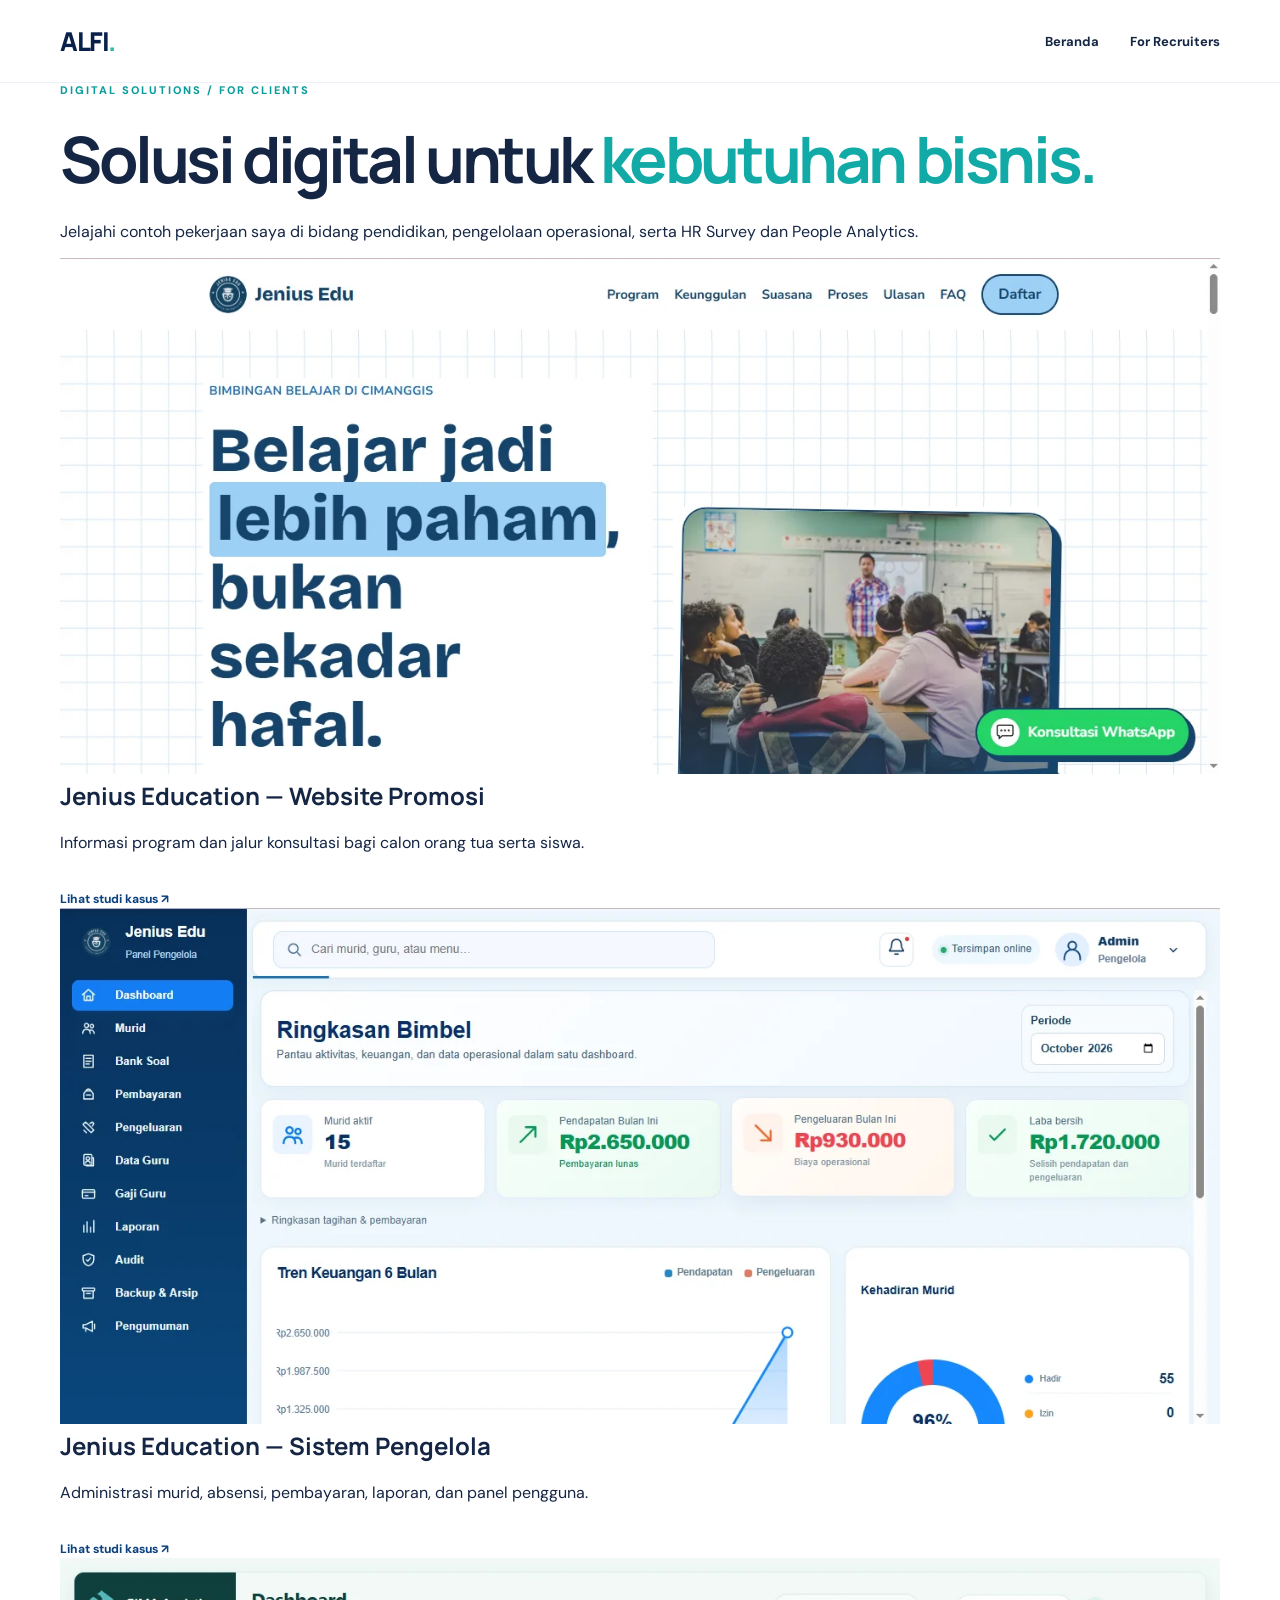
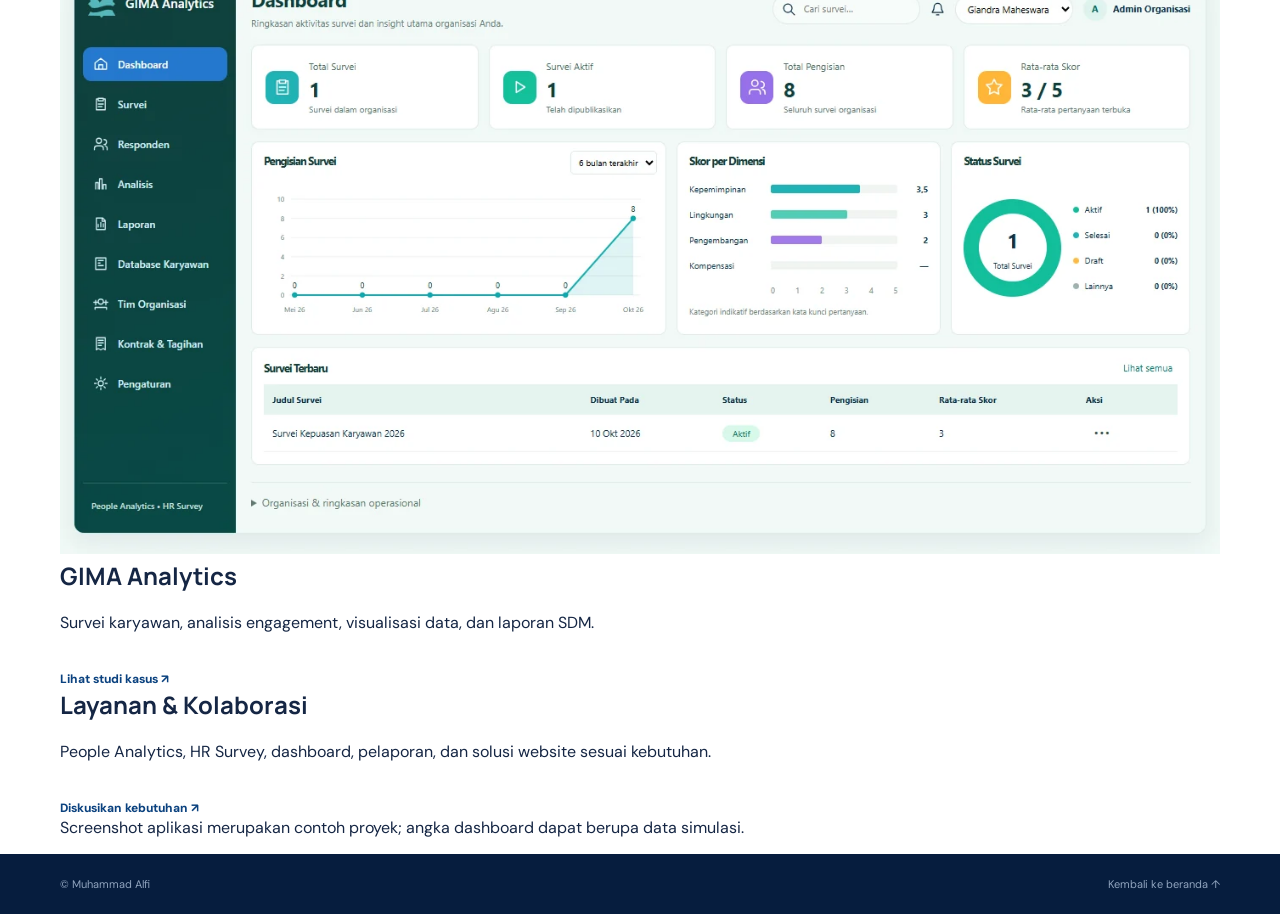
==== clients.html @ 7da328ea "feat: add client-focused services and case studies page" ====
<!doctype html><html lang="id"><head><meta charset="utf-8"><meta name="viewport" content="width=device-width,initial-scale=1"><title>For Clients — Muhammad Alfi</title><link rel="stylesheet" href="styles.css"></head><body><header class="site-header"><div class="container nav"><a class="logo" href="index.html">ALFI<span>.</span></a><nav style="display:flex"><a href="index.html">Beranda</a><a href="recruiters.html">For Recruiters</a></nav></div></header><main class="container audience-page"><p class="kicker">DIGITAL SOLUTIONS / FOR CLIENTS</p><h1>Solusi digital untuk <em>kebutuhan bisnis.</em></h1><p class="audience-lead">Jelajahi contoh pekerjaan saya di bidang pendidikan, pengelolaan operasional, serta HR Survey dan People Analytics.</p><div class="audience-grid"><article class="audience-card"><img src="assets/jenius-promosi-beranda.webp" alt="Website promosi Jenius Education" loading="lazy"><h2>Jenius Education — Website Promosi</h2><p>Informasi program dan jalur konsultasi bagi calon orang tua serta siswa.</p><a class="text-link" href="jenius-promosi.html">Lihat studi kasus ↗</a></article><article class="audience-card"><img src="assets/jenius-dashboard-pengelola.webp" alt="Dashboard pengelola Jenius Education" loading="lazy"><h2>Jenius Education — Sistem Pengelola</h2><p>Administrasi murid, absensi, pembayaran, laporan, dan panel pengguna.</p><a class="text-link" href="jenius-pengelola.html">Lihat studi kasus ↗</a></article><article class="audience-card"><img src="assets/gima-dashboard.webp" alt="Dashboard GIMA Analytics" loading="lazy"><h2>GIMA Analytics</h2><p>Survei karyawan, analisis engagement, visualisasi data, dan laporan SDM.</p><a class="text-link" href="gima-analytics.html">Lihat studi kasus ↗</a></article><article class="audience-card"><h2>Layanan & Kolaborasi</h2><p>People Analytics, HR Survey, dashboard, pelaporan, dan solusi website sesuai kebutuhan.</p><a class="text-link" href="index.html#contact">Diskusikan kebutuhan ↗</a></article></div><p class="audience-note">Screenshot aplikasi merupakan contoh proyek; angka dashboard dapat berupa data simulasi.</p></main><footer><div class="container footer-inner">© Muhammad Alfi <a href="index.html">Kembali ke beranda ↑</a></div></footer></body></html>
---- styles.css ----
@import url('https://fonts.googleapis.com/css2?family=DM+Sans:wght@400;500;600;700&family=Manrope:wght@400;500;600;700;800&display=swap');
:root{font-family:'DM Sans',sans-serif;color:#152644;background:#fff;scroll-behavior:smooth}*{box-sizing:border-box}body{margin:0}a{text-decoration:none;color:inherit}button{font:inherit}.container{width:min(1160px,calc(100% - 48px));margin:auto}.site-header{position:sticky;top:0;z-index:30;background:#ffffffed;backdrop-filter:blur(14px);border-bottom:1px solid #edf1f7}.nav{height:82px;display:flex;align-items:center;justify-content:space-between}.logo{font:800 26px Manrope;color:#09214a;letter-spacing:-1.5px}.logo span{color:#2dbab0}nav{display:flex;align-items:center;gap:31px;font-size:13px;font-weight:700}nav a:hover,.text-link:hover{color:#078c99}.nav-cta{background:#0e2b52;color:#fff;padding:13px 18px;border-radius:10px}.nav-cta:hover{color:#fff;background:#164276}.menu-toggle{display:none}.hero{min-height:670px;display:grid;grid-template-columns:1.1fr .9fr;align-items:center;gap:55px;padding-top:75px;padding-bottom:100px}.eyebrow,.kicker{letter-spacing:2px;color:#0a9c9b;font-size:11px;font-weight:800}.status-dot{display:inline-block;width:8px;height:8px;border-radius:50%;background:#2dbab0;box-shadow:0 0 0 4px #dbf7f4;margin-right:10px}h1,h2,h3,p{margin-top:0}h1,h2,h3{font-family:Manrope,sans-serif}h1{font-size:clamp(42px,5vw,66px);line-height:1.15;letter-spacing:-3.4px;margin:25px 0}h1 em{font-style:normal;color:#11aaa6}h1 span{color:#0c3972}.hero-text>p{max-width:560px;color:#6b7c92;font-size:16px;line-height:1.9}.hero-text>p strong{color:#263e5d}.hero-actions{display:flex;gap:12px;margin-top:33px}.button{display:inline-flex;gap:20px;align-items:center;justify-content:center;padding:16px 23px;border-radius:11px;font-weight:800;font-size:13px}.primary{background:#0f3b74;color:#fff;box-shadow:0 14px 28px #11396e25}.secondary{border:1px solid #dae4ef;color:#19345c}.hero-meta{display:flex;gap:32px;border-top:1px solid #e7eef7;margin-top:52px;padding-top:23px}.hero-meta>div{display:flex;flex-direction:column;gap:5px}.hero-meta strong{font:800 27px Manrope}.hero-meta small{color:#8490a0;font-size:10px}.hero-art{height:430px;position:relative;display:flex;align-items:center;justify-content:center}.orb{position:absolute;width:410px;height:410px;background:radial-gradient(circle at 35% 30%,#c3f5f1,#e0eeff 55%,transparent 75%);border-radius:50%}.dashboard{position:relative;width:94%;padding:23px;background:#fff;border:1px solid #dfecf5;border-radius:18px;box-shadow:0 30px 70px #0c37652a;transform:rotate(-3deg)}.dash-head,.dash-stat,.dash-footer{display:flex;justify-content:space-between;align-items:center}.dash-head{font-weight:800;font-size:13px;border-bottom:1px solid #edf1f8;padding-bottom:18px}.pill{font-size:9px;background:#e9fbf5;color:#149b73;padding:7px;border-radius:20px}.dash-stat{padding-top:20px}.dash-stat div{display:flex;flex-direction:column;gap:6px}.dash-stat small{color:#8a9caf}.dash-stat strong{font-size:20px}.trend{background:#e7f9f4;color:#0eaa85;padding:10px;border-radius:9px;font-weight:800;font-size:12px}.graph{height:140px;display:flex;align-items:end;gap:17px;padding:18px 8px 0;border-bottom:1px solid #dde9f5}.graph div{flex:1;background:linear-gradient(#1a9bc2,#d4f1f5);border-radius:7px 7px 0 0}.dash-footer{padding-top:15px;font-size:10px;color:#7c8aa0}.floating{position:absolute;z-index:2;background:white;padding:14px 19px;border-radius:12px;box-shadow:0 15px 35px #0b366522;font-weight:800;font-size:12px}.badge-top{top:32px;right:-4px}.badge-bottom{bottom:28px;left:-12px}.section{padding:100px 0}.about-section{background:#f7fafe}.about-grid{display:grid;grid-template-columns:1fr 1fr;gap:90px}.section h2{font-size:clamp(31px,3.5vw,46px);line-height:1.25;letter-spacing:-1.8px;margin:18px 0 22px}.section h2 span{color:#0b9d9c}.about-grid>div:nth-child(2)>p,.section-heading>p,.service-card p,.contact-wrap p{color:#718096;line-height:1.9;font-size:15px}.skills,.tags{display:flex;flex-wrap:wrap;gap:9px}.skills{margin-top:30px}.skills span,.tags span{border:1px solid #dfebf1;background:#fff;border-radius:7px;padding:9px 12px;font-size:11px;font-weight:700;color:#4d6a81}.section-heading{display:flex;align-items:end;justify-content:space-between;gap:35px;margin-bottom:30px}.section-heading>p{max-width:310px}.projects-grid{display:grid;grid-template-columns:repeat(2,minmax(0,1fr));gap:24px}.project-card{border:1px solid #e6edf5;border-radius:18px;overflow:hidden;transition:transform .25s,box-shadow .25s}.project-card:hover{transform:translateY(-5px);box-shadow:0 22px 45px #15395a13}.project-card.featured{grid-column:1/-1;display:grid;grid-template-columns:1.02fr .98fr}.project-visual{padding:48px 35px;min-height:285px;display:flex;align-items:center;justify-content:center;overflow:hidden}.visual-education{background:#e8f5ff}.visual-management{background:#e6eafc}.visual-gima{background:#e5f9f6}.mini-browser{background:white;width:100%;max-width:420px;border-radius:10px;box-shadow:0 20px 35px #14335722;overflow:hidden;transform:rotate(-3deg)}.browser-bar{height:28px;background:#f6f8fb;display:flex;align-items:center;gap:4px;padding:0 12px}.browser-bar i{width:5px;height:5px;border-radius:50%;background:#bfd0df}.browser-bar span{margin-left:10px;color:#91a0b0;font-size:8px;font-weight:700}.promo-ui{height:176px;background:linear-gradient(125deg,#fff,#e6f5ff);padding:26px;display:flex;justify-content:space-between;align-items:center}.promo-ui small{color:#009fa6;font-size:8px;font-weight:800}.promo-ui h3{font-size:20px;margin:9px 0}.promo-ui b{display:inline-block;background:#0a427d;color:white;padding:8px;border-radius:5px;font-size:8px}.book-shape{width:112px;height:120px;border-radius:60px 60px 12px 12px;background:linear-gradient(135deg,#6fd5e4,#267ed5);color:white;font-size:45px;text-align:center;padding-top:8px;transform:rotate(8deg)}.book-shape span{display:block;font-size:23px;font-weight:900}.project-info{padding:30px}.project-top{display:flex;justify-content:space-between;color:#0a9b9f;font-size:10px;font-weight:800;letter-spacing:1.5px}.project-info h3{font-size:21px;margin:18px 0 12px;letter-spacing:-.7px}.project-info p{font-size:13px;color:#718096;line-height:1.8;min-height:65px}.tags span{background:#f4f8fc;border:0}.text-link{display:inline-block;color:#0b427f;font-weight:800;font-size:12px;margin-top:22px}.app-ui{transform:rotate(-2deg)}.app-layout{display:flex;height:172px}.app-sidebar{width:40px;background:#133f76;color:#a5c3f7;text-align:center;line-height:32px;font-size:12px}.app-main{flex:1;padding:15px;background:#fbfdff}.app-main>small{font-size:9px;font-weight:800}.stat-widgets{display:flex;gap:7px;margin-top:12px}.stat-widgets div{flex:1;background:#ebf4ff;padding:9px;border-radius:6px;display:flex;flex-direction:column}.stat-widgets b{font-size:15px;color:#0d4d95}.stat-widgets small{font-size:8px;color:#708bab}.fake-chart{height:60px;background:#edf5ff;margin-top:12px;border-radius:6px}.fake-chart svg{width:100%;height:100%}.featured .project-visual{min-height:350px}.gima-ui{padding:20px;background:#fff;height:225px}.gima-title{font-size:12px;font-weight:900;display:flex;justify-content:space-between}.gima-title span{font-size:8px;color:#14a18e}.gima-cards{display:flex;gap:10px;margin-top:17px}.gima-cards div{flex:1;display:flex;flex-direction:column;gap:4px;padding:12px;background:#f0faf8;border-radius:6px}.gima-cards small{color:#8b9da4;font-size:9px}.gima-cards b{font-size:19px;color:#0a5d5b}.gima-cards span{font-size:8px;color:#11a387}.gima-bottom{display:flex;align-items:center;gap:25px;margin:12px 5px}.donut{width:60px;height:60px;border-radius:50%;background:conic-gradient(#16b4a5 0 73%,#cbeee8 73% 100%);position:relative}.donut:after{content:'';position:absolute;inset:15px;border-radius:50%;background:white}.lines{flex:1}.lines i{display:block;height:7px;background:#cdebe7;margin:7px 0;border-radius:8px}.lines i:nth-child(2){width:72%;background:#2eb5a6}.lines i:nth-child(3){width:90%}.lines i:nth-child(4){width:62%}.project-note{text-align:center;color:#91a0af;font-size:11px;margin:25px 0 0}.services-section{background:#f7fafe}.service-grid{display:grid;grid-template-columns:repeat(2,1fr);gap:25px;margin-top:35px}.service-card{background:white;border:1px solid #e4edf5;padding:35px;border-radius:16px}.service-icon{display:inline-flex;background:#e7f8f7;color:#038e8c;width:50px;height:50px;justify-content:center;align-items:center;border-radius:12px;font-size:25px}.service-card h3{font-size:23px;margin:24px 0 10px}.service-card ul{margin-top:25px;padding-left:20px;color:#46607a;line-height:2.3;font-size:13px}.contact-section{background:#092449;color:white}.contact-wrap{display:grid;grid-template-columns:1.3fr .7fr;gap:100px;align-items:center}.contact-wrap h2{color:white}.contact-wrap p{color:#a7b9d0;max-width:450px}.contact-wrap .button{margin-top:18px;background:#16a9ac}.contact-links a{display:flex;justify-content:space-between;padding:23px 0;border-bottom:1px solid #345173;font-weight:700}.contact-links a:hover{color:#47d0ce}footer{background:#061d3e;color:#90a4be}.footer-inner{display:flex;justify-content:space-between;padding:23px 0;font-size:11px}@media(max-width:820px){.hero{grid-template-columns:1fr;padding-top:70px;gap:20px}.hero-art{max-width:500px;width:100%;margin:auto}.about-grid,.contact-wrap{grid-template-columns:1fr;gap:20px}.project-card.featured{display:block}.section{padding:75px 0}}@media(max-width:620px){.container{width:min(100% - 36px,1160px)}.nav{height:68px}.menu-toggle{display:block;background:none;border:0;font-size:24px;color:#092449;cursor:pointer}nav{display:none;position:absolute;top:68px;left:0;right:0;background:white;padding:18px 24px;flex-direction:column;align-items:stretch;gap:18px;box-shadow:0 15px 20px #13304f14}nav.open{display:flex}h1{font-size:43px;letter-spacing:-2px}.hero{padding-top:50px;padding-bottom:55px;min-height:auto}.hero-text>p{font-size:14px}.hero-meta{gap:16px;justify-content:space-between}.hero-meta strong{font-size:22px}.hero-meta small{font-size:9px}.hero-art{height:310px}.orb{width:290px;height:290px}.dashboard{padding:15px}.graph{height:100px}.badge-top{right:0;top:0}.badge-bottom{left:0;bottom:0}.floating{font-size:9px;padding:10px}.projects-grid,.service-grid{grid-template-columns:1fr}.section-heading{display:block}.project-visual{padding:35px 24px;min-height:230px}.project-info{padding:25px}.section h2{font-size:33px}.hero-actions{flex-wrap:wrap}.contact-wrap{gap:40px}.footer-inner{gap:10px;flex-wrap:wrap}}@media(prefers-reduced-motion:reduce){*,*:before,*:after{scroll-behavior:auto!important;transition:none!important}}
/* Stage 4: responsive polish and accessibility */
html{scroll-padding-top:90px}body{overflow-x:hidden}img{max-width:100%}a:focus-visible,button:focus-visible{outline:3px solid #12aaa6;outline-offset:4px}.project-card .project-visual img{transition:transform .3s ease}.project-card:hover .project-visual img{transform:scale(1.025)}.project-visual img{min-width:0}.project-card.featured .project-visual img{height:100%;object-fit:cover;object-position:top}.project-card.featured .project-info{align-self:center}@media(max-width:1024px) and (min-width:621px){nav{gap:15px;font-size:12px}.nav-cta{padding:11px 13px}.hero{gap:28px}.about-grid{gap:40px}.contact-wrap{gap:45px}}@media(max-width:820px){.project-card.featured .project-visual img{max-height:400px}.section-heading{align-items:start}}@media(max-width:620px){html{scroll-padding-top:76px}.hero h1{font-size:clamp(34px,10vw,43px);overflow-wrap:break-word}.eyebrow{line-height:1.8}.hero-meta{flex-wrap:wrap}.project-visual img{min-height:210px!important;max-height:280px;object-fit:cover;object-position:top}.featured .project-visual{min-height:220px}.project-card.featured .project-visual img{max-height:280px}.project-info h3{font-size:19px}.section{padding:60px 0}.section h2{font-size:clamp(27px,8vw,33px)}.service-card{padding:25px}.footer-inner{line-height:1.7}}@media(hover:none){.project-card:hover{transform:none}.project-card:hover .project-visual img{transform:none}}

/* Stage 5: keyboard-accessible skip navigation */
.skip-link{position:fixed;top:-80px;left:16px;z-index:100;background:#092449;color:#fff;padding:12px 18px;border-radius:8px;font-weight:700}.skip-link:focus{top:12px}
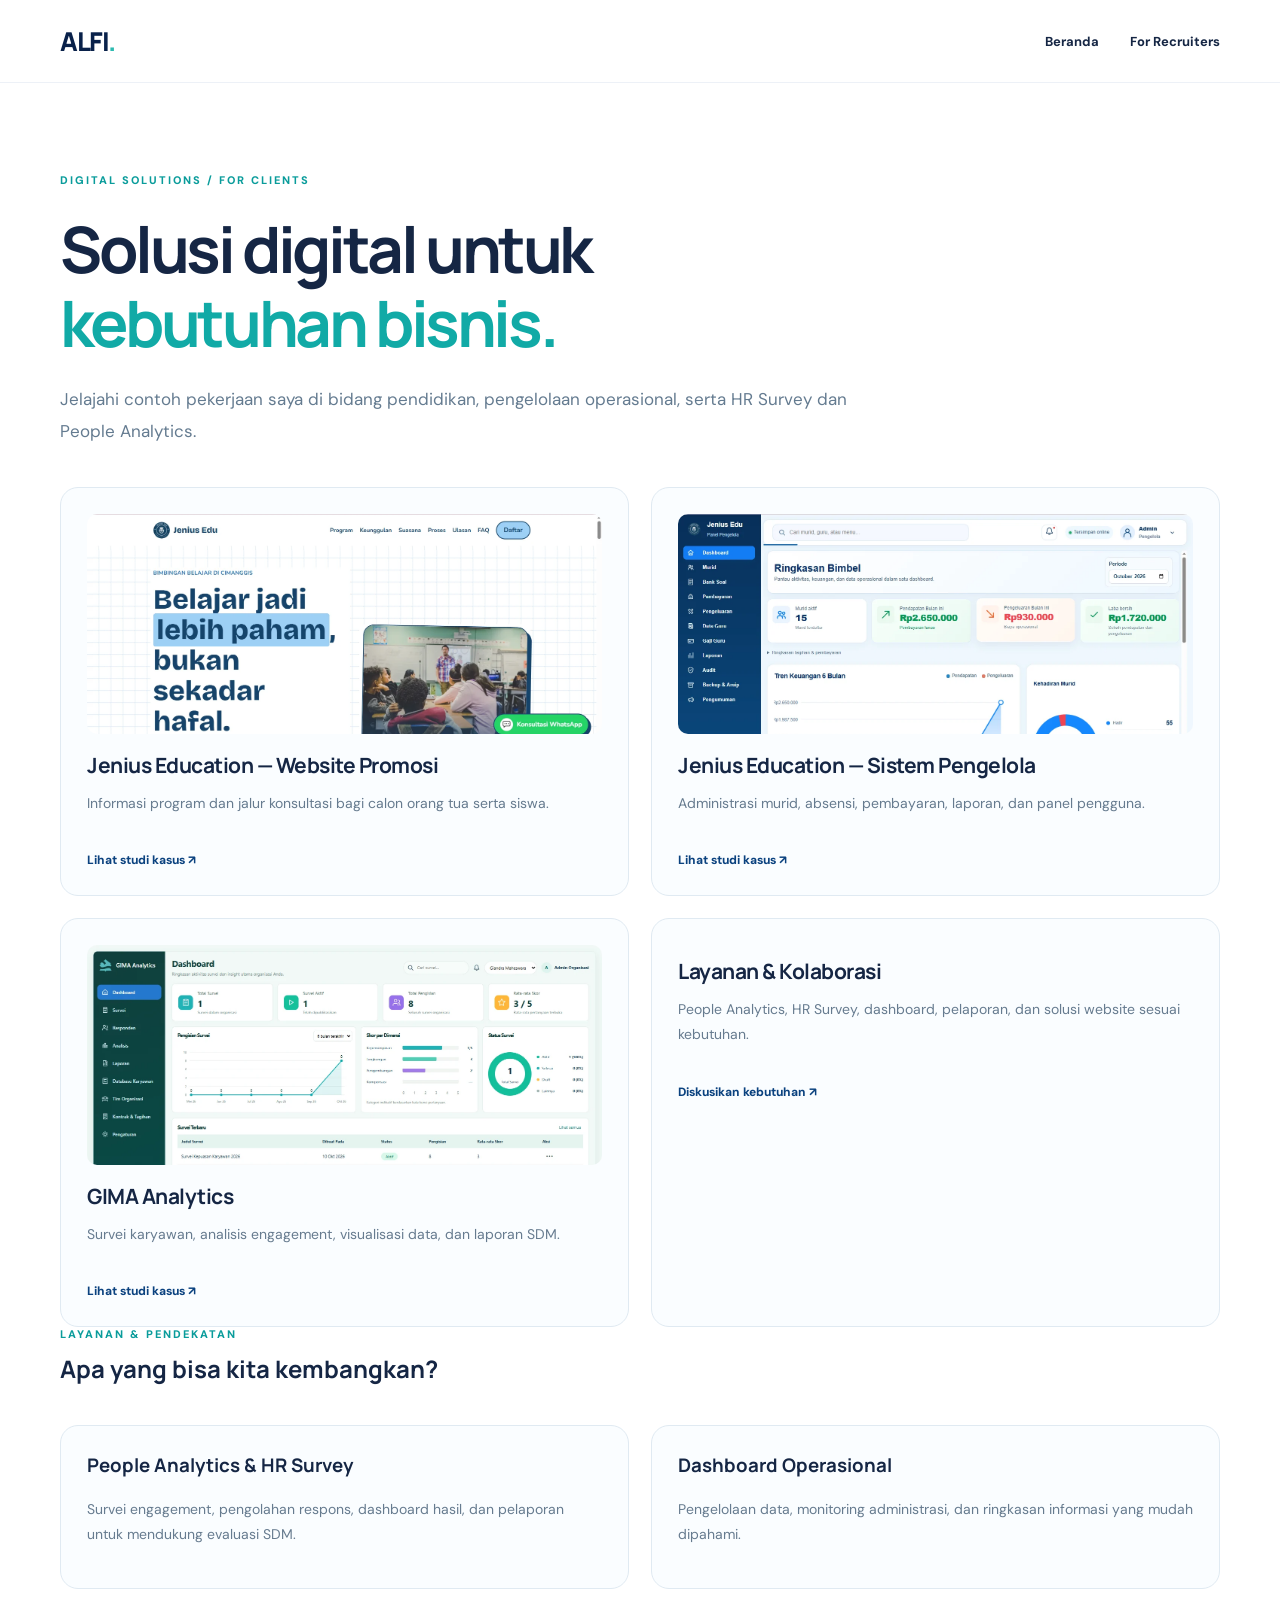
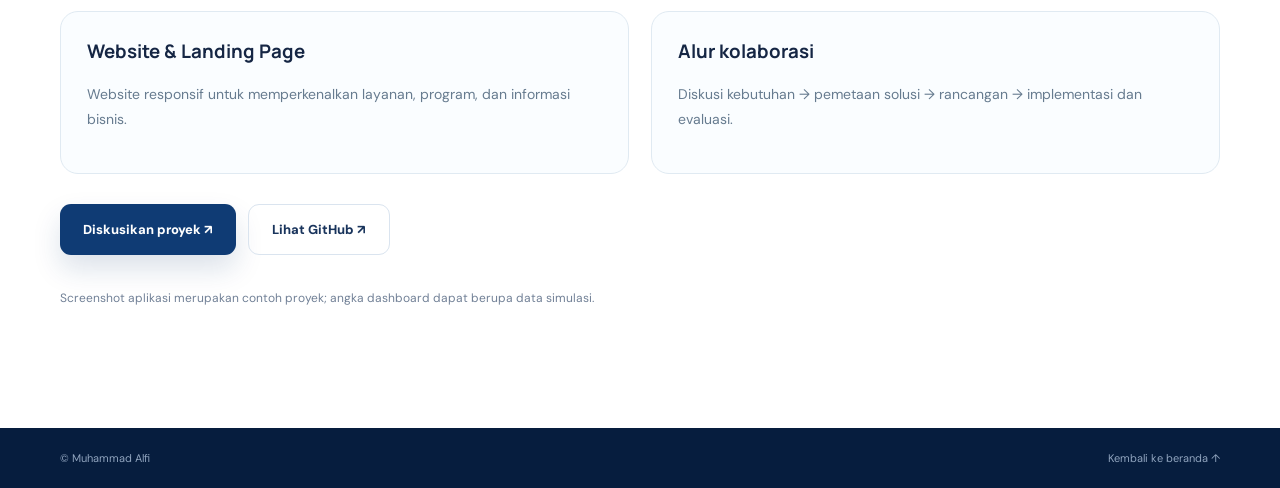
==== commit cf4d0ee8: "feat(stage 8): strengthen client services and collaboration" ====
--- a/clients.html
+++ b/clients.html
@@ -1 +1 @@
-<!doctype html><html lang="id"><head><meta charset="utf-8"><meta name="viewport" content="width=device-width,initial-scale=1"><title>For Clients — Muhammad Alfi</title><link rel="stylesheet" href="styles.css"></head><body><header class="site-header"><div class="container nav"><a class="logo" href="index.html">ALFI<span>.</span></a><nav style="display:flex"><a href="index.html">Beranda</a><a href="recruiters.html">For Recruiters</a></nav></div></header><main class="container audience-page"><p class="kicker">DIGITAL SOLUTIONS / FOR CLIENTS</p><h1>Solusi digital untuk <em>kebutuhan bisnis.</em></h1><p class="audience-lead">Jelajahi contoh pekerjaan saya di bidang pendidikan, pengelolaan operasional, serta HR Survey dan People Analytics.</p><div class="audience-grid"><article class="audience-card"><img src="assets/jenius-promosi-beranda.webp" alt="Website promosi Jenius Education" loading="lazy"><h2>Jenius Education — Website Promosi</h2><p>Informasi program dan jalur konsultasi bagi calon orang tua serta siswa.</p><a class="text-link" href="jenius-promosi.html">Lihat studi kasus ↗</a></article><article class="audience-card"><img src="assets/jenius-dashboard-pengelola.webp" alt="Dashboard pengelola Jenius Education" loading="lazy"><h2>Jenius Education — Sistem Pengelola</h2><p>Administrasi murid, absensi, pembayaran, laporan, dan panel pengguna.</p><a class="text-link" href="jenius-pengelola.html">Lihat studi kasus ↗</a></article><article class="audience-card"><img src="assets/gima-dashboard.webp" alt="Dashboard GIMA Analytics" loading="lazy"><h2>GIMA Analytics</h2><p>Survei karyawan, analisis engagement, visualisasi data, dan laporan SDM.</p><a class="text-link" href="gima-analytics.html">Lihat studi kasus ↗</a></article><article class="audience-card"><h2>Layanan & Kolaborasi</h2><p>People Analytics, HR Survey, dashboard, pelaporan, dan solusi website sesuai kebutuhan.</p><a class="text-link" href="index.html#contact">Diskusikan kebutuhan ↗</a></article></div><p class="audience-note">Screenshot aplikasi merupakan contoh proyek; angka dashboard dapat berupa data simulasi.</p></main><footer><div class="container footer-inner">© Muhammad Alfi <a href="index.html">Kembali ke beranda ↑</a></div></footer></body></html>+<!doctype html><html lang="id"><head><meta charset="utf-8"><meta name="viewport" content="width=device-width,initial-scale=1"><title>Solusi Digital untuk Clients — Muhammad Alfi</title><meta name="description" content="Layanan dan studi kasus Muhammad Alfi: website, dashboard operasional, HR Survey, dan People Analytics."><link rel="stylesheet" href="styles.css"></head><body><header class="site-header"><div class="container nav"><a class="logo" href="index.html">ALFI<span>.</span></a><nav style="display:flex"><a href="index.html">Beranda</a><a href="recruiters.html">For Recruiters</a></nav></div></header><main class="container audience-page"><p class="kicker">DIGITAL SOLUTIONS / FOR CLIENTS</p><h1>Solusi digital untuk <em>kebutuhan bisnis.</em></h1><p class="audience-lead">Jelajahi contoh pekerjaan saya di bidang pendidikan, pengelolaan operasional, serta HR Survey dan People Analytics.</p><div class="audience-grid"><article class="audience-card"><img src="assets/jenius-promosi-beranda.webp" alt="Website promosi Jenius Education" loading="lazy"><h2>Jenius Education — Website Promosi</h2><p>Informasi program dan jalur konsultasi bagi calon orang tua serta siswa.</p><a class="text-link" href="jenius-promosi.html">Lihat studi kasus ↗</a></article><article class="audience-card"><img src="assets/jenius-dashboard-pengelola.webp" alt="Dashboard pengelola Jenius Education" loading="lazy"><h2>Jenius Education — Sistem Pengelola</h2><p>Administrasi murid, absensi, pembayaran, laporan, dan panel pengguna.</p><a class="text-link" href="jenius-pengelola.html">Lihat studi kasus ↗</a></article><article class="audience-card"><img src="assets/gima-dashboard.webp" alt="Dashboard GIMA Analytics" loading="lazy"><h2>GIMA Analytics</h2><p>Survei karyawan, analisis engagement, visualisasi data, dan laporan SDM.</p><a class="text-link" href="gima-analytics.html">Lihat studi kasus ↗</a></article><article class="audience-card"><h2>Layanan & Kolaborasi</h2><p>People Analytics, HR Survey, dashboard, pelaporan, dan solusi website sesuai kebutuhan.</p><a class="text-link" href="index.html#contact">Diskusikan kebutuhan ↗</a></article></div><section class="detail-section"><p class="kicker">LAYANAN & PENDEKATAN</p><h2>Apa yang bisa kita kembangkan?</h2><div class="audience-grid"><article class="audience-card"><h3>People Analytics & HR Survey</h3><p>Survei engagement, pengolahan respons, dashboard hasil, dan pelaporan untuk mendukung evaluasi SDM.</p></article><article class="audience-card"><h3>Dashboard Operasional</h3><p>Pengelolaan data, monitoring administrasi, dan ringkasan informasi yang mudah dipahami.</p></article><article class="audience-card"><h3>Website & Landing Page</h3><p>Website responsif untuk memperkenalkan layanan, program, dan informasi bisnis.</p></article><article class="audience-card"><h3>Alur kolaborasi</h3><p>Diskusi kebutuhan → pemetaan solusi → rancangan → implementasi dan evaluasi.</p></article></div><div class="audience-actions"><a class="button primary" href="index.html#contact">Diskusikan proyek ↗</a><a class="button secondary" href="https://github.com/Alfin354313" target="_blank" rel="noopener noreferrer">Lihat GitHub ↗</a></div></section><p class="audience-note">Screenshot aplikasi merupakan contoh proyek; angka dashboard dapat berupa data simulasi.</p></main><footer><div class="container footer-inner">© Muhammad Alfi <a href="index.html">Kembali ke beranda ↑</a></div></footer></body></html>
--- a/styles.css
+++ b/styles.css
@@ -5,3 +5,6 @@
 
 /* Stage 5: keyboard-accessible skip navigation */
 .skip-link{position:fixed;top:-80px;left:16px;z-index:100;background:#092449;color:#fff;padding:12px 18px;border-radius:8px;font-weight:700}.skip-link:focus{top:12px}
+
+/* Audience paths: recruiter and client experiences */
+.audience-choice{display:grid;grid-template-columns:repeat(2,minmax(0,1fr));gap:12px;margin-top:27px}.audience-option{display:flex;flex-direction:column;gap:8px;border:1px solid #dce8f1;border-radius:14px;padding:20px;background:#fff;transition:border-color .2s,transform .2s,box-shadow .2s}.audience-option:hover{border-color:#15aaa7;transform:translateY(-2px);box-shadow:0 12px 30px #0c376512}.audience-option strong{font:800 16px Manrope;color:#092449}.audience-option small{font-size:12px;line-height:1.6;color:#647b90}.audience-icon{font-size:23px;color:#0a9c9b}.audience-page{padding-top:90px;padding-bottom:110px;min-height:75vh}.audience-page h1{max-width:800px}.audience-lead{font-size:17px;line-height:1.85;color:#647b90;max-width:820px}.audience-grid{display:grid;grid-template-columns:repeat(2,minmax(0,1fr));gap:22px;margin-top:40px}.audience-card{border:1px solid #e0eaf2;border-radius:18px;padding:26px;background:#fafdff;overflow:hidden}.audience-card h2{font-size:21px;letter-spacing:-.5px;margin:12px 0}.audience-card p{color:#667b8f;line-height:1.8;font-size:14px}.audience-card img{width:100%;height:220px;object-fit:cover;object-position:top;border-radius:10px}.audience-actions{display:flex;gap:12px;margin-top:30px}.audience-note{color:#718096;font-size:12px;margin-top:35px}@media(max-width:620px){.audience-choice,.audience-grid{grid-template-columns:1fr}.audience-page{padding-top:55px}.audience-actions{flex-wrap:wrap}.audience-card img{height:190px}}
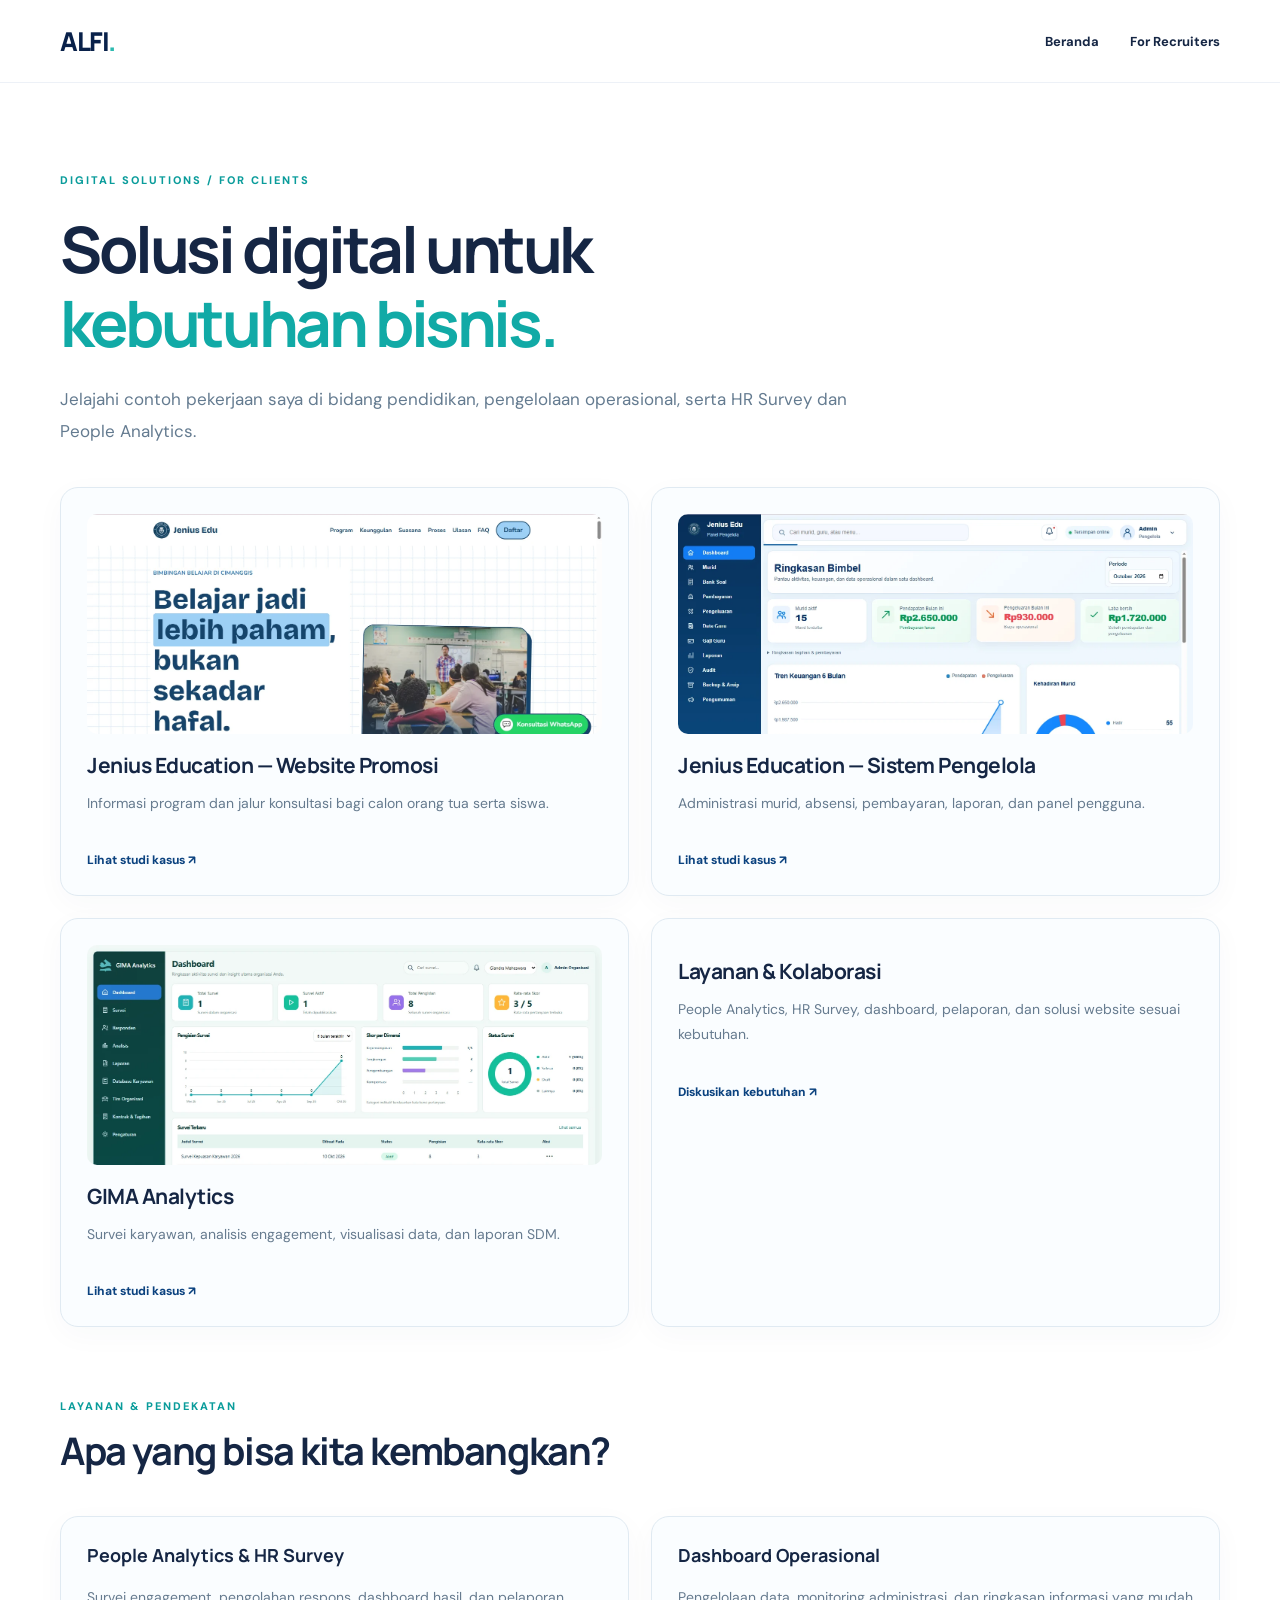
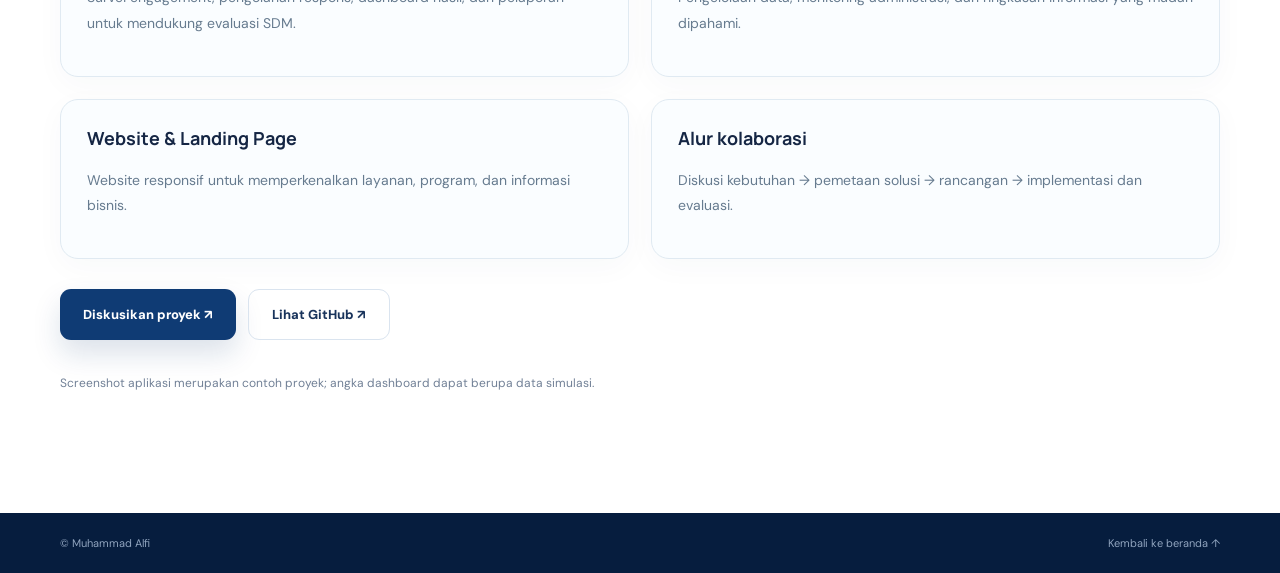
==== commit 4f37721a: "feat: route contact CTAs to WhatsApp instead of GitHub" ====
--- a/clients.html
+++ b/clients.html
@@ -1 +1 @@
-<!doctype html><html lang="id"><head><meta charset="utf-8"><meta name="viewport" content="width=device-width,initial-scale=1"><title>Solusi Digital untuk Clients — Muhammad Alfi</title><meta name="description" content="Layanan dan studi kasus Muhammad Alfi: website, dashboard operasional, HR Survey, dan People Analytics."><link rel="stylesheet" href="styles.css"></head><body><header class="site-header"><div class="container nav"><a class="logo" href="index.html">ALFI<span>.</span></a><nav style="display:flex"><a href="index.html">Beranda</a><a href="recruiters.html">For Recruiters</a></nav></div></header><main class="container audience-page"><p class="kicker">DIGITAL SOLUTIONS / FOR CLIENTS</p><h1>Solusi digital untuk <em>kebutuhan bisnis.</em></h1><p class="audience-lead">Jelajahi contoh pekerjaan saya di bidang pendidikan, pengelolaan operasional, serta HR Survey dan People Analytics.</p><div class="audience-grid"><article class="audience-card"><img src="assets/jenius-promosi-beranda.webp" alt="Website promosi Jenius Education" loading="lazy"><h2>Jenius Education — Website Promosi</h2><p>Informasi program dan jalur konsultasi bagi calon orang tua serta siswa.</p><a class="text-link" href="jenius-promosi.html">Lihat studi kasus ↗</a></article><article class="audience-card"><img src="assets/jenius-dashboard-pengelola.webp" alt="Dashboard pengelola Jenius Education" loading="lazy"><h2>Jenius Education — Sistem Pengelola</h2><p>Administrasi murid, absensi, pembayaran, laporan, dan panel pengguna.</p><a class="text-link" href="jenius-pengelola.html">Lihat studi kasus ↗</a></article><article class="audience-card"><img src="assets/gima-dashboard.webp" alt="Dashboard GIMA Analytics" loading="lazy"><h2>GIMA Analytics</h2><p>Survei karyawan, analisis engagement, visualisasi data, dan laporan SDM.</p><a class="text-link" href="gima-analytics.html">Lihat studi kasus ↗</a></article><article class="audience-card"><h2>Layanan & Kolaborasi</h2><p>People Analytics, HR Survey, dashboard, pelaporan, dan solusi website sesuai kebutuhan.</p><a class="text-link" href="index.html#contact">Diskusikan kebutuhan ↗</a></article></div><section class="detail-section"><p class="kicker">LAYANAN & PENDEKATAN</p><h2>Apa yang bisa kita kembangkan?</h2><div class="audience-grid"><article class="audience-card"><h3>People Analytics & HR Survey</h3><p>Survei engagement, pengolahan respons, dashboard hasil, dan pelaporan untuk mendukung evaluasi SDM.</p></article><article class="audience-card"><h3>Dashboard Operasional</h3><p>Pengelolaan data, monitoring administrasi, dan ringkasan informasi yang mudah dipahami.</p></article><article class="audience-card"><h3>Website & Landing Page</h3><p>Website responsif untuk memperkenalkan layanan, program, dan informasi bisnis.</p></article><article class="audience-card"><h3>Alur kolaborasi</h3><p>Diskusi kebutuhan → pemetaan solusi → rancangan → implementasi dan evaluasi.</p></article></div><div class="audience-actions"><a class="button primary" href="index.html#contact">Diskusikan proyek ↗</a><a class="button secondary" href="https://github.com/Alfin354313" target="_blank" rel="noopener noreferrer">Lihat GitHub ↗</a></div></section><p class="audience-note">Screenshot aplikasi merupakan contoh proyek; angka dashboard dapat berupa data simulasi.</p></main><footer><div class="container footer-inner">© Muhammad Alfi <a href="index.html">Kembali ke beranda ↑</a></div></footer></body></html>+<!doctype html><html lang="id"><head><meta charset="utf-8"><meta name="viewport" content="width=device-width,initial-scale=1"><title>Solusi Digital untuk Clients — Muhammad Alfi</title><meta name="description" content="Layanan dan studi kasus Muhammad Alfi: website, dashboard operasional, HR Survey, dan People Analytics."><link rel="stylesheet" href="styles.css"></head><body><header class="site-header"><div class="container nav"><a class="logo" href="index.html">ALFI<span>.</span></a><nav style="display:flex"><a href="index.html">Beranda</a><a href="recruiters.html">For Recruiters</a></nav></div></header><main class="container audience-page"><p class="kicker">DIGITAL SOLUTIONS / FOR CLIENTS</p><h1>Solusi digital untuk <em>kebutuhan bisnis.</em></h1><p class="audience-lead">Jelajahi contoh pekerjaan saya di bidang pendidikan, pengelolaan operasional, serta HR Survey dan People Analytics.</p><div class="audience-grid"><article class="audience-card"><img src="assets/jenius-promosi-beranda.webp" alt="Website promosi Jenius Education" loading="lazy"><h2>Jenius Education — Website Promosi</h2><p>Informasi program dan jalur konsultasi bagi calon orang tua serta siswa.</p><a class="text-link" href="jenius-promosi.html">Lihat studi kasus ↗</a></article><article class="audience-card"><img src="assets/jenius-dashboard-pengelola.webp" alt="Dashboard pengelola Jenius Education" loading="lazy"><h2>Jenius Education — Sistem Pengelola</h2><p>Administrasi murid, absensi, pembayaran, laporan, dan panel pengguna.</p><a class="text-link" href="jenius-pengelola.html">Lihat studi kasus ↗</a></article><article class="audience-card"><img src="assets/gima-dashboard.webp" alt="Dashboard GIMA Analytics" loading="lazy"><h2>GIMA Analytics</h2><p>Survei karyawan, analisis engagement, visualisasi data, dan laporan SDM.</p><a class="text-link" href="gima-analytics.html">Lihat studi kasus ↗</a></article><article class="audience-card"><h2>Layanan & Kolaborasi</h2><p>People Analytics, HR Survey, dashboard, pelaporan, dan solusi website sesuai kebutuhan.</p><a class="text-link" href="https://wa.me/628164855461?text=Halo%20Muhammad%20Alfi%2C%20saya%20ingin%20konsultasi%20layanan." target="_blank" rel="noopener noreferrer">Diskusikan kebutuhan ↗</a></article></div><section class="detail-section"><p class="kicker">LAYANAN & PENDEKATAN</p><h2>Apa yang bisa kita kembangkan?</h2><div class="audience-grid"><article class="audience-card"><h3>People Analytics & HR Survey</h3><p>Survei engagement, pengolahan respons, dashboard hasil, dan pelaporan untuk mendukung evaluasi SDM.</p></article><article class="audience-card"><h3>Dashboard Operasional</h3><p>Pengelolaan data, monitoring administrasi, dan ringkasan informasi yang mudah dipahami.</p></article><article class="audience-card"><h3>Website & Landing Page</h3><p>Website responsif untuk memperkenalkan layanan, program, dan informasi bisnis.</p></article><article class="audience-card"><h3>Alur kolaborasi</h3><p>Diskusi kebutuhan → pemetaan solusi → rancangan → implementasi dan evaluasi.</p></article></div><div class="audience-actions"><a class="button primary" href="https://wa.me/628164855461?text=Halo%20Muhammad%20Alfi%2C%20saya%20ingin%20berdiskusi%20tentang%20proyek." target="_blank" rel="noopener noreferrer">Diskusikan proyek ↗</a><a class="button secondary" href="https://github.com/Alfin354313" target="_blank" rel="noopener noreferrer">Lihat GitHub ↗</a></div></section><p class="audience-note">Screenshot aplikasi merupakan contoh proyek; angka dashboard dapat berupa data simulasi.</p></main><footer><div class="container footer-inner">© Muhammad Alfi <a href="index.html">Kembali ke beranda ↑</a></div></footer></body></html>
--- a/styles.css
+++ b/styles.css
@@ -8,3 +8,6 @@
 
 /* Audience paths: recruiter and client experiences */
 .audience-choice{display:grid;grid-template-columns:repeat(2,minmax(0,1fr));gap:12px;margin-top:27px}.audience-option{display:flex;flex-direction:column;gap:8px;border:1px solid #dce8f1;border-radius:14px;padding:20px;background:#fff;transition:border-color .2s,transform .2s,box-shadow .2s}.audience-option:hover{border-color:#15aaa7;transform:translateY(-2px);box-shadow:0 12px 30px #0c376512}.audience-option strong{font:800 16px Manrope;color:#092449}.audience-option small{font-size:12px;line-height:1.6;color:#647b90}.audience-icon{font-size:23px;color:#0a9c9b}.audience-page{padding-top:90px;padding-bottom:110px;min-height:75vh}.audience-page h1{max-width:800px}.audience-lead{font-size:17px;line-height:1.85;color:#647b90;max-width:820px}.audience-grid{display:grid;grid-template-columns:repeat(2,minmax(0,1fr));gap:22px;margin-top:40px}.audience-card{border:1px solid #e0eaf2;border-radius:18px;padding:26px;background:#fafdff;overflow:hidden}.audience-card h2{font-size:21px;letter-spacing:-.5px;margin:12px 0}.audience-card p{color:#667b8f;line-height:1.8;font-size:14px}.audience-card img{width:100%;height:220px;object-fit:cover;object-position:top;border-radius:10px}.audience-actions{display:flex;gap:12px;margin-top:30px}.audience-note{color:#718096;font-size:12px;margin-top:35px}@media(max-width:620px){.audience-choice,.audience-grid{grid-template-columns:1fr}.audience-page{padding-top:55px}.audience-actions{flex-wrap:wrap}.audience-card img{height:190px}}
+
+/* Stages 7–12: professional timeline, premium details and gallery */
+.detail-section{margin-top:72px}.detail-section h2{font-size:clamp(27px,3vw,38px);letter-spacing:-1.4px}.detail-section .skills{margin-top:24px}.timeline{border-left:2px solid #d7e9ef;margin:30px 0 0 8px;padding-left:28px;display:grid;gap:26px}.timeline article{position:relative;padding:24px;background:#f7fbff;border:1px solid #e0edf4;border-radius:14px}.timeline article:before{content:"";position:absolute;left:-36px;top:31px;width:12px;height:12px;border:3px solid #fff;background:#12a7a2;border-radius:50%;box-shadow:0 0 0 2px #12a7a2}.timeline article span{font-size:11px;letter-spacing:1px;color:#078f90;font-weight:800}.timeline h3{font-size:18px;margin:12px 0}.timeline p{color:#65798c;line-height:1.8;margin:0}.audience-card,.service-card,.audience-option{box-shadow:0 8px 30px #163a5808}.audience-card:hover{border-color:#b5d9e1}.audience-page .audience-card h3{font-size:18px}.gallery-hint{font-size:13px;color:#647b90;line-height:1.6}.gallery-dialog{position:fixed;inset:0;margin:auto;max-width:min(1100px,96vw);max-height:94vh;width:100%;padding:18px;border:1px solid #d9e8f0;border-radius:18px;background:#071b32;color:#fff;box-shadow:0 30px 100px #06132666;overflow:auto}.gallery-dialog::backdrop{background:#041021db;backdrop-filter:blur(5px)}.gallery-dialog>img{display:block;width:auto;max-width:100%;max-height:72vh;object-fit:contain;margin:auto;border-radius:8px}.lightbox-toolbar{display:flex;align-items:center;justify-content:space-between;margin-bottom:12px}.gallery-dialog button{background:#ffffff24;color:#fff;border:1px solid #ffffff4a;border-radius:9px;padding:8px 14px;cursor:pointer;font-size:20px}.gallery-dialog button:hover{background:#ffffff3d}.lightbox-prev,.lightbox-next{position:absolute;top:50%;transform:translateY(-50%);z-index:2}.lightbox-prev{left:18px}.lightbox-next{right:18px}.lightbox-caption{text-align:center;color:#d6e3ee;font-size:13px;margin:14px 0 0}.project-outcome{border-top:1px solid #e5edf5}.project-outcome .case-two-col p{color:#65798c;line-height:1.8}@media(max-width:620px){.detail-section{margin-top:50px}.gallery-dialog{padding:10px;max-width:98vw}.gallery-dialog>img{max-height:65vh}.lightbox-prev{left:10px}.lightbox-next{right:10px}.audience-page h1{letter-spacing:-2px}}@media(prefers-reduced-motion:no-preference){.audience-card,.service-card{transition:transform .2s ease,border-color .2s ease}.audience-card:hover,.service-card:hover{transform:translateY(-3px)}}
